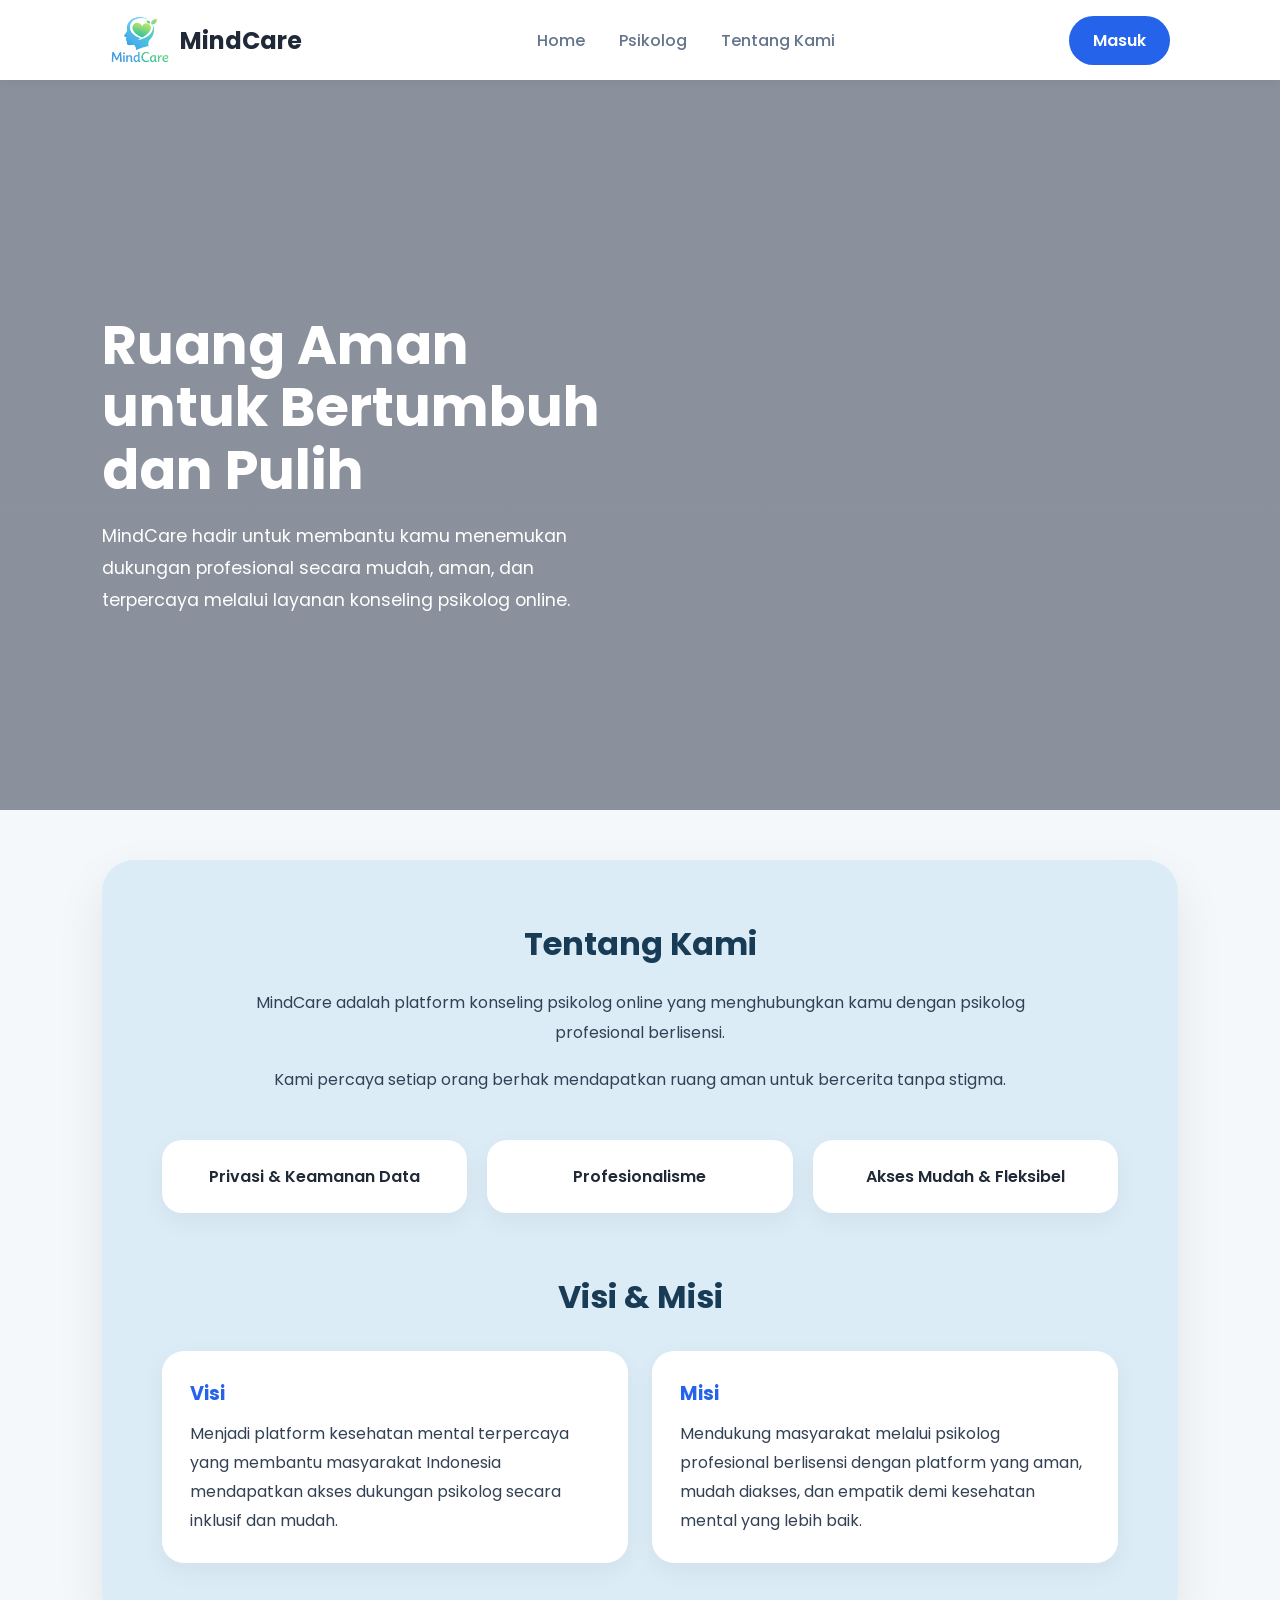
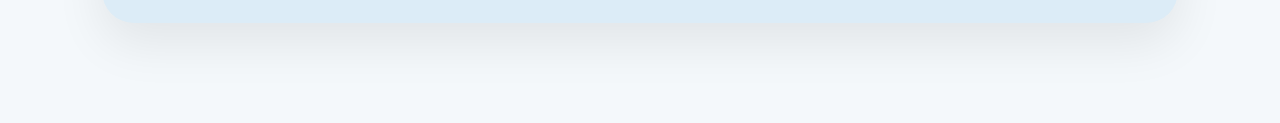
==== auth/about.html @ 4c2822fb "menambahkan file HTML" ====
<!DOCTYPE html>
<html lang="id">
<head>
  <meta charset="UTF-8" />
  <meta name="viewport" content="width=device-width, initial-scale=1.0" />
  <title>MindCare About</title>
  <link rel="stylesheet" href="../assets/css/auth/about.css">
  <link rel="preconnect" href="https://fonts.googleapis.com">
  <link rel="preconnect" href="https://fonts.gstatic.com" crossorigin>
  <link href="https://fonts.googleapis.com/css2?family=Poppins:wght@300;400;500;600;700&display=swap" rel="stylesheet">
</head>
<body>
  <section class="hero">
    
    <header class="navbar">
        <div class="container flex-header">
            <div class="logo">
                <img src="../assets/image/logo mindcare.png" alt="logo">
                <span>MindCare</span>
            </div>
            <nav class="nav-menu">
                <a href="#home">Home</a>
                <a href="#direktori">Psikolog</a>
                <a href="#layanan">Tentang Kami</a>
            </nav>
            <a href="../auth/Daftar atau Login.html" class="btn-primary">Masuk</a>
        </div>
    </header>


    <div class="hero-content">
      <h1>Ruang Aman untuk Bertumbuh dan Pulih</h1>
      <p>MindCare hadir untuk membantu kamu menemukan dukungan profesional secara mudah, aman, dan terpercaya melalui layanan konseling psikolog online.</p>
    </div>
  </section>

  <section class="about-wrapper" id="about">
    <div class="about-card">
      <h2 class="section-title">Tentang Kami</h2>
      <p class="section-text">MindCare adalah platform konseling psikolog online yang menghubungkan kamu dengan psikolog profesional berlisensi.</p>
      <p class="section-text">Kami percaya setiap orang berhak mendapatkan ruang aman untuk bercerita tanpa stigma.</p>

      <div class="features">
        <div class="feature-box">Privasi & Keamanan Data</div>
        <div class="feature-box">Profesionalisme</div>
        <div class="feature-box">Akses Mudah & Fleksibel</div>
      </div>

      <h2 class="section-title" id="vision">Visi & Misi</h2>
      <div class="vm-grid">
        <div class="vm-box">
          <h4>Visi</h4>
          <p>Menjadi platform kesehatan mental terpercaya yang membantu masyarakat Indonesia mendapatkan akses dukungan psikolog secara inklusif dan mudah.</p>
        </div>
        <div class="vm-box">
          <h4>Misi</h4>
          <p>Mendukung masyarakat melalui psikolog profesional berlisensi dengan platform yang aman, mudah diakses, dan empatik demi kesehatan mental yang lebih baik.</p>
        </div>
      </div>
    </div>
  </section>
</body>
</html>
---- assets/css/auth/about.css ----
*{
    margin:0;padding:0;box-sizing:border-box;font-family:'Poppins',sans-serif;scroll-behavior:smooth
}

body{
    background:#f4f8fb;color:#1f2937;overflow-x:hidden
}

.hero{
  min-height:90vh;
  background:linear-gradient(rgba(10,20,40,.45),rgba(10,20,40,.45)),url('https://images.unsplash.com/photo-1573497620053-ea5300f94f21?auto=format&fit=crop&w=1600&q=80') center/cover;
  position:relative;
  display:flex;
  flex-direction:column;
}

/* Navbar */
.navbar {
background: white;
height: 80px;
display: flex;
align-items: center;
box-shadow: 0 2px 10px rgba(0,0,0,0.05);
position: sticky;
top: 0;
z-index: 100;
}

.flex-header {
  display: flex;
  justify-content: space-between;
  align-items: center;
  width: 100%;
}

.logo {
  display: flex;
  align-items: center;
  gap: 10px;
  font-weight: bold;
  font-size: 1.5rem;
  color: var(--primary-blue);
}

.logo img{
  width: 60px;
  height: auto;
  max-height: 100%;
}

.nav-menu a {
  text-decoration: none;
  color: #64748b;
  margin: 0 15px;
  font-weight: 500;
  transition: 0.3s;
}

.nav-menu a:hover {
  color: var(--primary-blue);
}

.container {
  max-width: 1100px;
  margin: 0 auto;
  padding: 0 20px;
}

.btn-primary {
  background-color: #2563EB;
  color: #fff;
  padding: 12px 24px;
  border-radius: 50px;
  text-decoration: none;
  font-weight: 600;
  display: inline-block;
  transition: 0.3s;
  border: none;
  cursor: pointer;
}

.btn-primary:hover {
  background-color: #2563EB;
  transform: translateY(-2px);
}

.hero-content{
  flex:1;
  display:flex;
  flex-direction:column;
  justify-content:center;
  padding:120px 8% 80px;
  max-width:720px;
  color:#fff;
}

.hero-content h1{font-size:3.4rem;line-height:1.15;margin-bottom:20px}
.hero-content p{font-size:1.1rem;line-height:1.8;max-width:620px}

.about-wrapper{
  padding:80px 8% 100px;
  margin-top:-80px;
  position:relative;
  z-index:5;
}

.about-card{
  background:#dcecf7;
  border-radius:32px;
  padding:60px;
  box-shadow:0 20px 50px rgba(0,0,0,.08);
  margin-top: 50px;
}

.section-title{
  text-align:center;
  font-size:2rem;
  font-weight:700;
  color:#183b56;
  margin-bottom:20px;
}

.section-text{
  text-align:center;
  max-width:850px;
  margin:0 auto 16px;
  line-height:1.9;
  color:#334155;
}

.features{
  display:grid;
  grid-template-columns:repeat(3,1fr);
  gap:20px;
  margin:45px 0 60px;
}

.feature-box{
  background:#fff;
  padding:24px;
  border-radius:20px;
  text-align:center;
  font-weight:600;
  box-shadow:0 8px 24px rgba(0,0,0,.05);
}

.vm-grid{
  display:grid;
  grid-template-columns:1fr 1fr;
  gap:24px;
  margin-top:30px;
}

.vm-box{
  background:#fff;
  padding:28px;
  border-radius:22px;
  box-shadow:0 8px 24px rgba(0,0,0,.05);
}

.vm-box h4{
  color:#2563eb;
  font-size:1.2rem;
  margin-bottom:12px;
}

.vm-box p{line-height:1.8;color:#334155}

@media(max-width:992px){
  .hero-content h1{font-size:2.5rem}
  .features,.vm-grid{grid-template-columns:1fr}
  .about-card{padding:35px}
}

@media(max-width:600px){
  nav{display:none}
  .hero-content h1{font-size:2rem}
  .hero-content p{font-size:1rem}
  .about-wrapper{padding:50px 5% 80px}
}
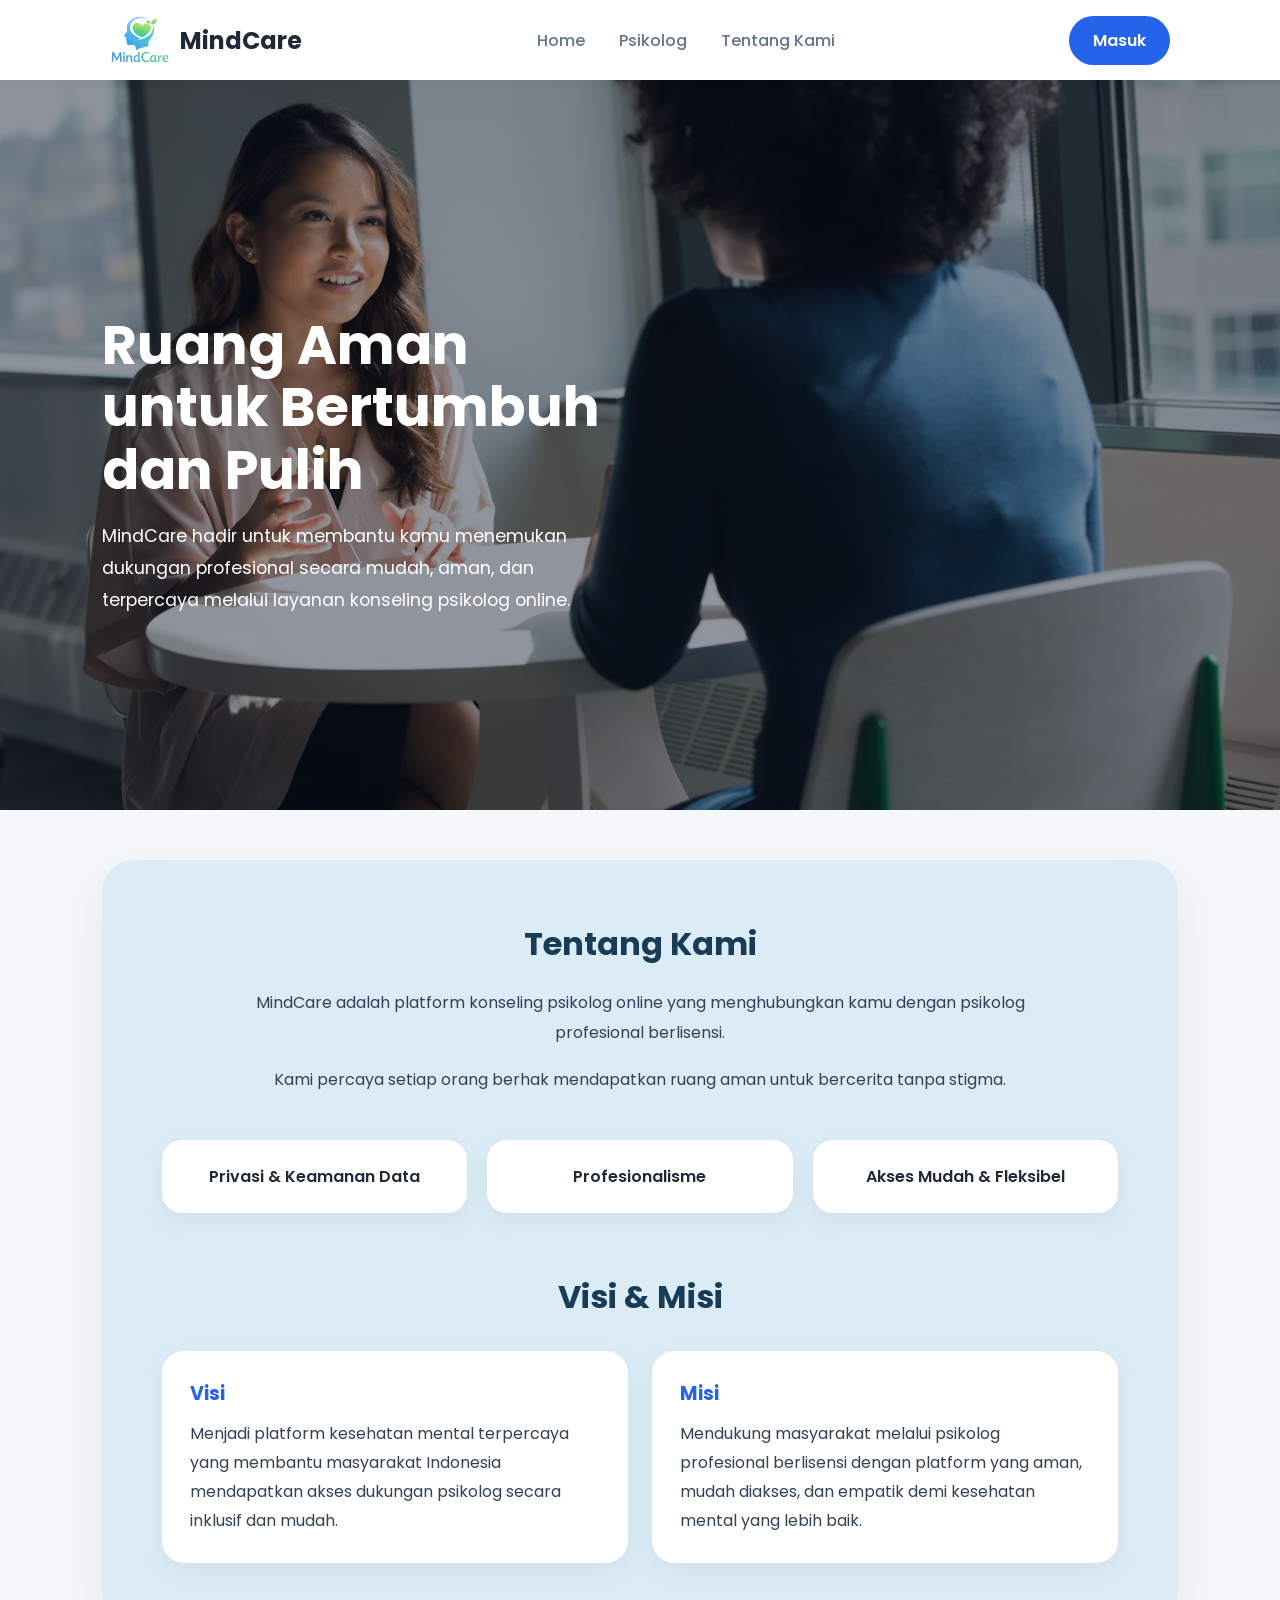
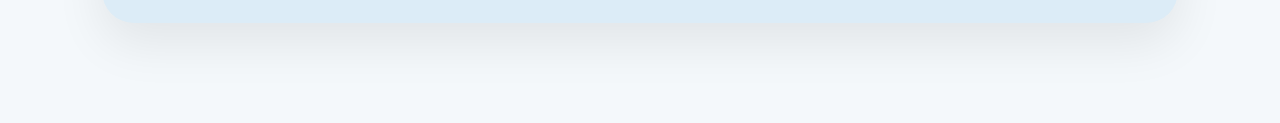
==== commit c39cbc8b: "pesan update" ====
--- a/auth/about.html
+++ b/auth/about.html
@@ -11,7 +11,6 @@
 </head>
 <body>
   <section class="hero">
-    
     <header class="navbar">
         <div class="container flex-header">
             <div class="logo">
@@ -19,7 +18,7 @@
                 <span>MindCare</span>
             </div>
             <nav class="nav-menu">
-                <a href="#home">Home</a>
+                <a href="../index.html">Home</a>
                 <a href="#direktori">Psikolog</a>
                 <a href="#layanan">Tentang Kami</a>
             </nav>
@@ -42,6 +41,7 @@
 
       <div class="features">
         <div class="feature-box">Privasi & Keamanan Data</div>
+
         <div class="feature-box">Profesionalisme</div>
         <div class="feature-box">Akses Mudah & Fleksibel</div>
       </div>
--- a/assets/css/auth/about.css
+++ b/assets/css/auth/about.css
@@ -8,7 +8,7 @@
 
 .hero{
   min-height:90vh;
-  background:linear-gradient(rgba(10,20,40,.45),rgba(10,20,40,.45)),url('https://images.unsplash.com/photo-1573497620053-ea5300f94f21?auto=format&fit=crop&w=1600&q=80') center/cover;
+  background:linear-gradient(rgba(10,20,40,.45),rgba(10,20,40,.45)), url(/assets/image/About\ gambar.avif) center/cover;
   position:relative;
   display:flex;
   flex-direction:column;
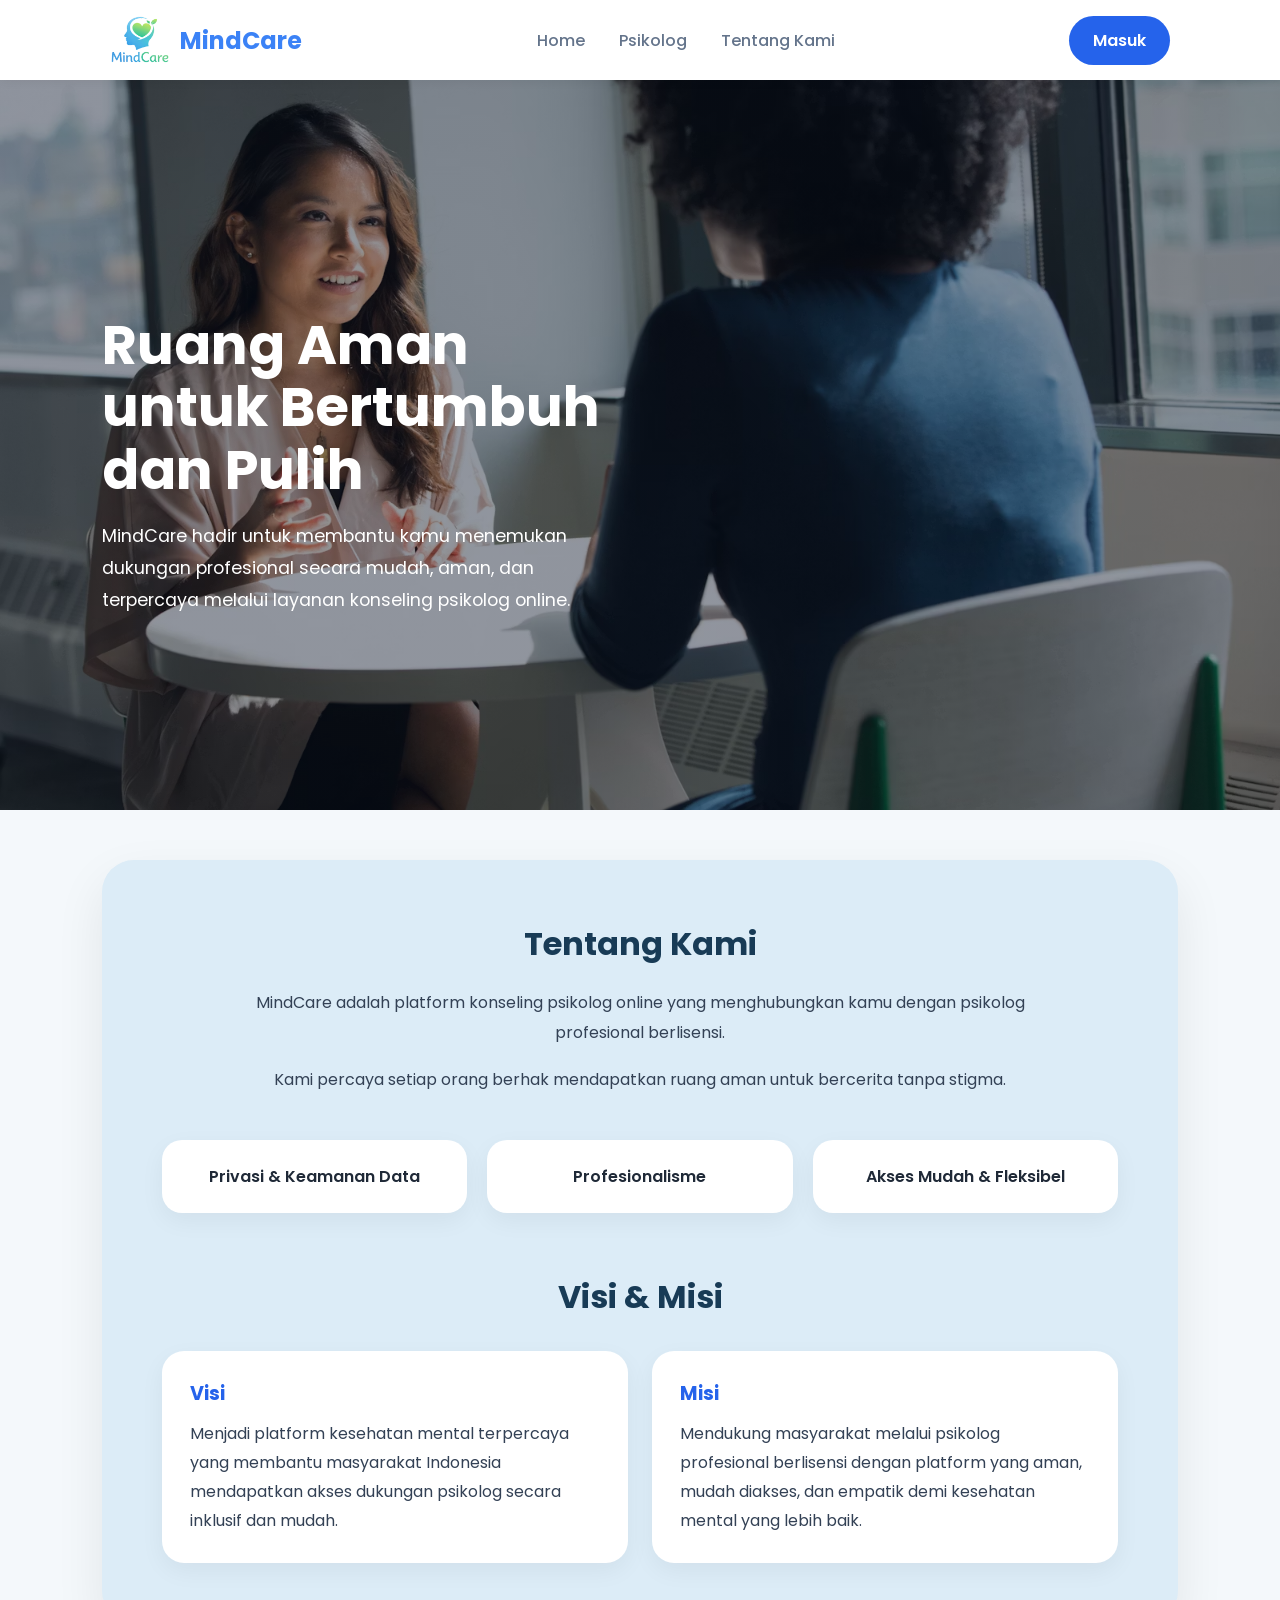
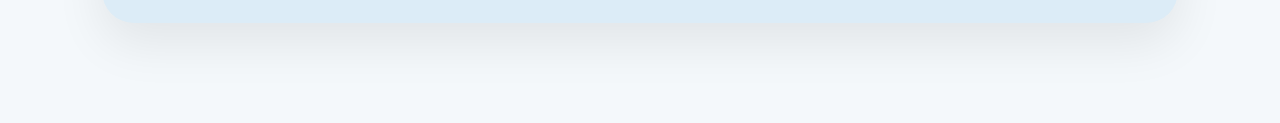
==== commit bbbee781: "selasiiii" ====
--- a/auth/about.html
+++ b/auth/about.html
@@ -19,7 +19,7 @@
             </div>
             <nav class="nav-menu">
                 <a href="../index.html">Home</a>
-                <a href="#direktori">Psikolog</a>
+                <a href="../auth/Daftar Psikolog - Pembayaran.html">Psikolog</a>
                 <a href="#layanan">Tentang Kami</a>
             </nav>
             <a href="../auth/Daftar atau Login.html" class="btn-primary">Masuk</a>
--- a/assets/css/auth/about.css
+++ b/assets/css/auth/about.css
@@ -39,7 +39,7 @@
   gap: 10px;
   font-weight: bold;
   font-size: 1.5rem;
-  color: var(--primary-blue);
+  color: #3B82F6;
 }
 
 .logo img{
